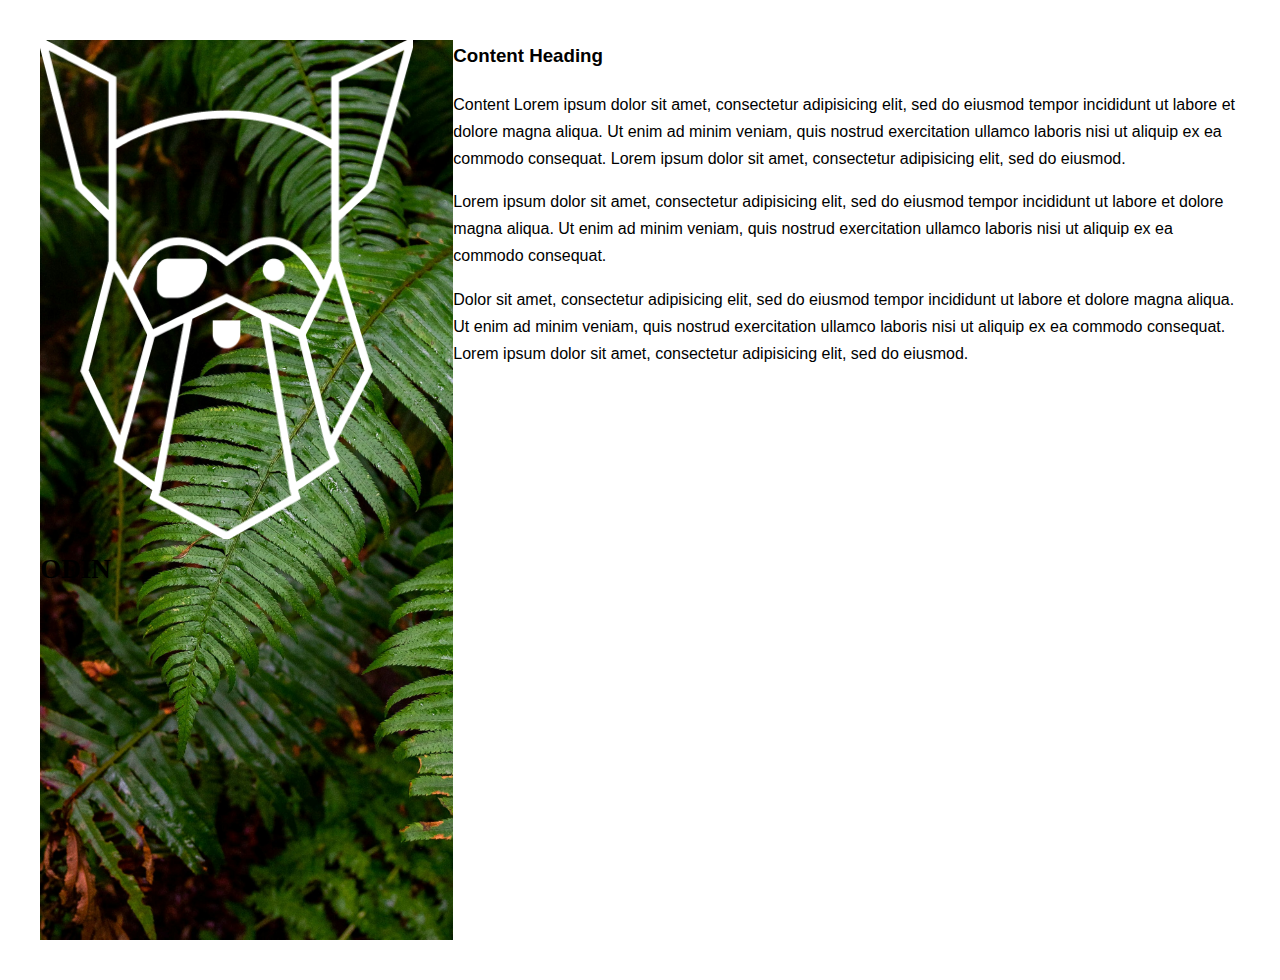
==== Sign-up Form/index.html @ 458f35f1 "Added base html, css, and assets" ====
<!DOCTYPE html>
<html>
  <head>
    <meta charset="utf-8" />
    <title>Sign-up Form</title>
    <meta name="viewport" content="width=device-width, initial-scale=1" />
    <link rel="stylesheet" href="css/main.css" />
  </head>

  <body>
    <div class="content-area group section">
      <!-- container -->
      <div class="container">
        <!-- row -->
        <div class="row">
          <!-- col -->
          <div class="col col-md-4 sidebar">
              <!-- col -->
              <div class="banner">
                  <img src="assets/odin-lined.png" alt="">
                  <h1>ODIN</h1>
              </div>
              <!-- /col -->
          </div>
          <!-- /col -->

          <!-- col -->
          <div class="col col-md-8 content">
            <h3>Content Heading</h3>
            <p>Content Lorem ipsum dolor sit amet, consectetur adipisicing elit, sed do eiusmod tempor incididunt ut labore et dolore magna aliqua. Ut enim ad minim veniam, quis nostrud exercitation ullamco laboris nisi ut aliquip ex ea commodo consequat. Lorem ipsum dolor sit amet, consectetur adipisicing elit, sed do eiusmod.</p>

            <p>Lorem ipsum dolor sit amet, consectetur adipisicing elit, sed do eiusmod tempor incididunt ut labore et dolore magna aliqua. Ut enim ad minim veniam, quis nostrud exercitation ullamco laboris nisi ut aliquip ex ea commodo consequat.</p>

            <p>Dolor sit amet, consectetur adipisicing elit, sed do eiusmod tempor incididunt ut labore et dolore magna aliqua. Ut enim ad minim veniam, quis nostrud exercitation ullamco laboris nisi ut aliquip ex ea commodo consequat. Lorem ipsum dolor sit amet, consectetur adipisicing elit, sed do eiusmod.</p>
          </div>
          <!-- /col -->
        </div>
        <!-- /row -->
      </div>
      <!-- /container -->
    </div>
  </body>
</html>
---- Sign-up Form/css/main.css ----
/* Custom Fonts */
@font-face {
    font-family: 'Norse Bold';
    src: url(https://cdn.statically.io/gh/TheOdinProject/theodinproject/efdc2888072f409e687d31dc580595dbe4fe0ff4/app/assets/fonts/Norse-Bold.otf);
}
html {
  line-height: 1.7;
}
body {
  font-family: Arial, sans-serif;
  font-size: 15px;
  margin: 0;
  padding: 0;
}
h1, h2, h3, h4, h5, h6, p {
	margin-top: 0;
}
img {
  max-width: 100%;
  height: auto;
}
a {
  text-decoration: none;
}
/* Main Column Typography */
.section {
  padding-left: 40px;
  padding-right: 40px;
}
.container {
  max-width: 960px;
  margin: 0 auto;
}
@media screen and (min-width: 1280px) {
  body {
    font-size: 16px;
  }
  .container {
    max-width: 1200px;
  }
}
@media screen and (max-width: 767px) {
  .section {
    padding-left: 20px;
    padding-right: 20px;
  }
}
.content-area {
  background-color: #fff;
  padding-bottom: 40px;
  padding-top: 40px;
}
@media screen and (max-width: 767px) {
  .content-area {
    padding-top: 20px;
  }
}
.sidebar {
  background: url(../assets/halie-west-25xggax4bSA-unsplash.jpg);
  background-size: cover;
  font-family: 'Norse Bold';
  font-size: 85%;
}
@media screen and (max-width: 767px) {
  .hide-small {
    display: none;
  }
}
.box-a {
  background-color: #e7eff5;
  padding: 20px 20px 0 20px;
  border: 2px solid #d3dee7;
  margin-bottom: 30px;
}
@media screen and (max-width: 767px) {
  .box-a {
    margin-bottom: 15px;
  }
}
/* Grid */
.row {
  display: flex;
  flex-wrap: wrap;
  margin-right: -20px;
  height: 100vh;
}
.col {
  width: 100%;
  padding-right: 20px;
  box-sizing: border-box;
}
.col-xs-11 {width: 91.662%}
.col-xs-10 {width: 83.332%;}
.col-xs-9 {width: 75%;}
.col-xs-8 {width: 66.662%;}
.col-xs-7 {width: 58.331%}
.col-xs-6 {width: 50%;}
.col-xs-5 {width: 41.662%}
.col-xs-4 {width: 33.332%;}
.col-xs-3 {width: 25%;}
.col-xs-2 {width: 16.662%;}
.col-xs-1 {width: 8.332%;}
@media screen and (min-width: 768px) {
  .row {
    margin-right: -40px;
  }
  .col {
    padding-right: 40px;
  }
  .col-sm-11 {width: 91.662%}
	.col-sm-10 {width: 83.332%;}
	.col-sm-9 {width: 75%;}
	.col-sm-8 {width: 66.662%;}
	.col-sm-7 {width: 58.331%}
	.col-sm-6 {width: 50%;}
	.col-sm-5 {width: 41.662%}
	.col-sm-4 {width: 33.332%;}
	.col-sm-3 {width: 25%;}
	.col-sm-2 {width: 16.662%;}
	.col-sm-1 {width: 8.332%;}
}
@media screen and (min-width: 1024px) {
  .col-md-11 {width: 91.662%}
	.col-md-10 {width: 83.332%;}
	.col-md-9 {width: 75%;}
	.col-md-8 {width: 66.662%;}
	.col-md-7 {width: 58.331%}
	.col-md-6 {width: 50%;}
	.col-md-5 {width: 41.662%}
	.col-md-4 {width: 33.332%;}
	.col-md-3 {width: 25%;}
	.col-md-2 {width: 16.662%;}
	.col-md-1 {width: 8.332%;}
}
@media screen and (min-width: 1280px) {
  .col-lg-11 {width: 91.662%}
	.col-lg-10 {width: 83.332%;}
	.col-lg-9 {width: 75%;}
	.col-lg-8 {width: 66.662%;}
	.col-lg-7 {width: 58.331%}
	.col-lg-6 {width: 50%;}
	.col-lg-5 {width: 41.662%}
	.col-lg-4 {width: 33.332%;}
	.col-lg-3 {width: 25%;}
	.col-lg-2 {width: 16.662%;}
	.col-lg-1 {width: 8.332%;}
}
@media screen and (max-width: 1023px) {
  .push-down-sm {
    margin-bottom: 30px;
  }
}
@media screen and (max-width: 767px) {
  .push-down-sm {
    margin-bottom: 15px;
  }
}
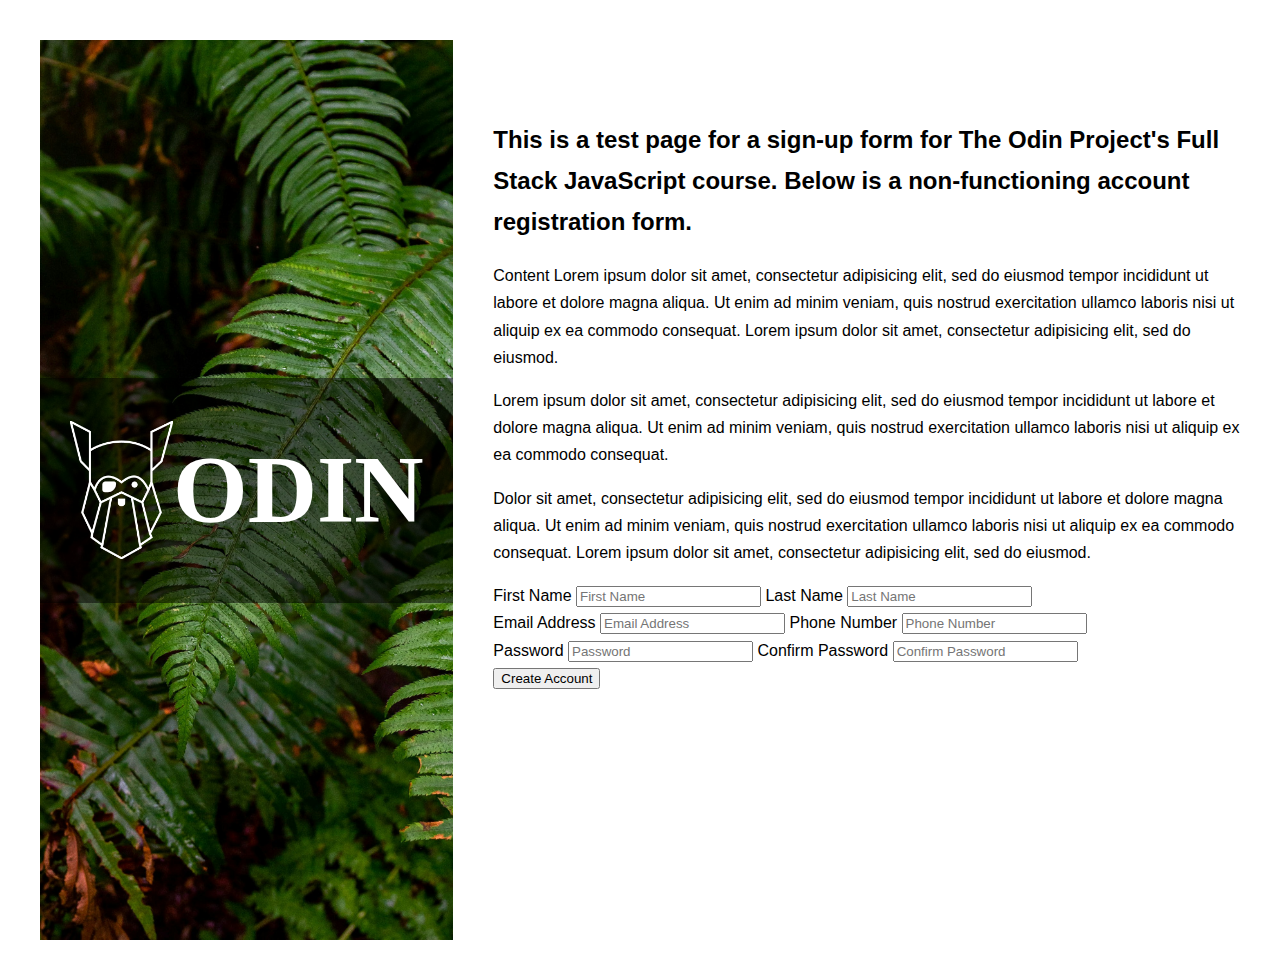
==== commit ac6607de: "Fixed some css, added test form" ====
--- a/Sign-up Form/index.html
+++ b/Sign-up Form/index.html
@@ -17,7 +17,7 @@
           <div class="col col-md-4 sidebar">
               <!-- col -->
               <div class="banner">
-                  <img src="assets/odin-lined.png" alt="">
+                  <img src="assets/odin-lined.png" alt="" class="banner-logo">
                   <h1>ODIN</h1>
               </div>
               <!-- /col -->
@@ -26,12 +26,40 @@
 
           <!-- col -->
           <div class="col col-md-8 content">
-            <h3>Content Heading</h3>
+            <h2>This is a test page for a sign-up form for The Odin Project's Full Stack JavaScript course. Below is a non-functioning account registration form.</h2>
             <p>Content Lorem ipsum dolor sit amet, consectetur adipisicing elit, sed do eiusmod tempor incididunt ut labore et dolore magna aliqua. Ut enim ad minim veniam, quis nostrud exercitation ullamco laboris nisi ut aliquip ex ea commodo consequat. Lorem ipsum dolor sit amet, consectetur adipisicing elit, sed do eiusmod.</p>
 
             <p>Lorem ipsum dolor sit amet, consectetur adipisicing elit, sed do eiusmod tempor incididunt ut labore et dolore magna aliqua. Ut enim ad minim veniam, quis nostrud exercitation ullamco laboris nisi ut aliquip ex ea commodo consequat.</p>
 
             <p>Dolor sit amet, consectetur adipisicing elit, sed do eiusmod tempor incididunt ut labore et dolore magna aliqua. Ut enim ad minim veniam, quis nostrud exercitation ullamco laboris nisi ut aliquip ex ea commodo consequat. Lorem ipsum dolor sit amet, consectetur adipisicing elit, sed do eiusmod.</p>
+            <form role="form" method="post" id="form">
+                <div class="form">
+                    <label for="first-name">First Name</label>
+                    <input type="text" class="form-control" id="first-name" placeholder="First Name">
+                    <label for="last-name">Last Name</label>
+                    <input type="text" class="form-control" id="last-name" placeholder="Last Name">
+                </div>
+                <div class="form">
+                    <label for="email">Email Address</label>
+                    <input type="email" class="form-control" id="email" placeholder="Email Address">
+                    <label for="phone">Phone Number</label>
+                    <input type="tel" class="form-control" id="phone" placeholder="Phone Number">
+                </div>
+                <div class="form">
+                    <label for="password">Password</label>
+                    <input type="password" class="form-control" id="password" placeholder="Password">
+                    <label for="confirm">Confirm Password</label>
+                    <input type="password" class="form-control" id="confirm" placeholder="Confirm Password">
+                </div>
+                <button type="button submit" class="btn" id="submit">Create Account</button>
+            </form>
+            <div id="success-message" class="text-center" style="width:100%; height:100%; display:none;">
+                <h3>Created Account Successfully</h3>
+            </div>
+            <div id="error-message" class="text-center" style="width:100%; height:100%; display:none;">
+                <h3>Error</h3>
+                Sorry there was an error creating your account.<br>Please try again.
+            </div>
           </div>
           <!-- /col -->
         </div>
--- a/Sign-up Form/css/main.css
+++ b/Sign-up Form/css/main.css
@@ -2,6 +2,9 @@
 @font-face {
     font-family: 'Norse Bold';
     src: url(https://cdn.statically.io/gh/TheOdinProject/theodinproject/efdc2888072f409e687d31dc580595dbe4fe0ff4/app/assets/fonts/Norse-Bold.otf);
+}
+* {
+  box-sizing: border-box;
 }
 html {
   line-height: 1.7;
@@ -59,7 +62,9 @@
   background: url(../assets/halie-west-25xggax4bSA-unsplash.jpg);
   background-size: cover;
   font-family: 'Norse Bold';
-  font-size: 85%;
+  font-size: 3em;
+  padding-right: revert;
+  align-content: center;
 }
 @media screen and (max-width: 767px) {
   .hide-small {
@@ -84,10 +89,24 @@
   margin-right: -20px;
   height: 100vh;
 }
+.banner{
+  display: flex;
+  flex-wrap: nowrap;
+  align-items: center;
+  justify-content: center;
+  color: white;
+  background-color: rgba(0, 0, 0, 0.5);
+  height: 25%;
+}
+.banner-logo {
+  width: 25%;
+}
+.banner h1 {
+  margin-top: revert;
+}
 .col {
   width: 100%;
   padding-right: 20px;
-  box-sizing: border-box;
 }
 .col-xs-11 {width: 91.662%}
 .col-xs-10 {width: 83.332%;}
@@ -118,6 +137,8 @@
 	.col-sm-3 {width: 25%;}
 	.col-sm-2 {width: 16.662%;}
 	.col-sm-1 {width: 8.332%;}
+  .sidebar {padding-right: revert;}
+  .content {padding-left: 40px; margin-top: 5em;}
 }
 @media screen and (min-width: 1024px) {
   .col-md-11 {width: 91.662%}
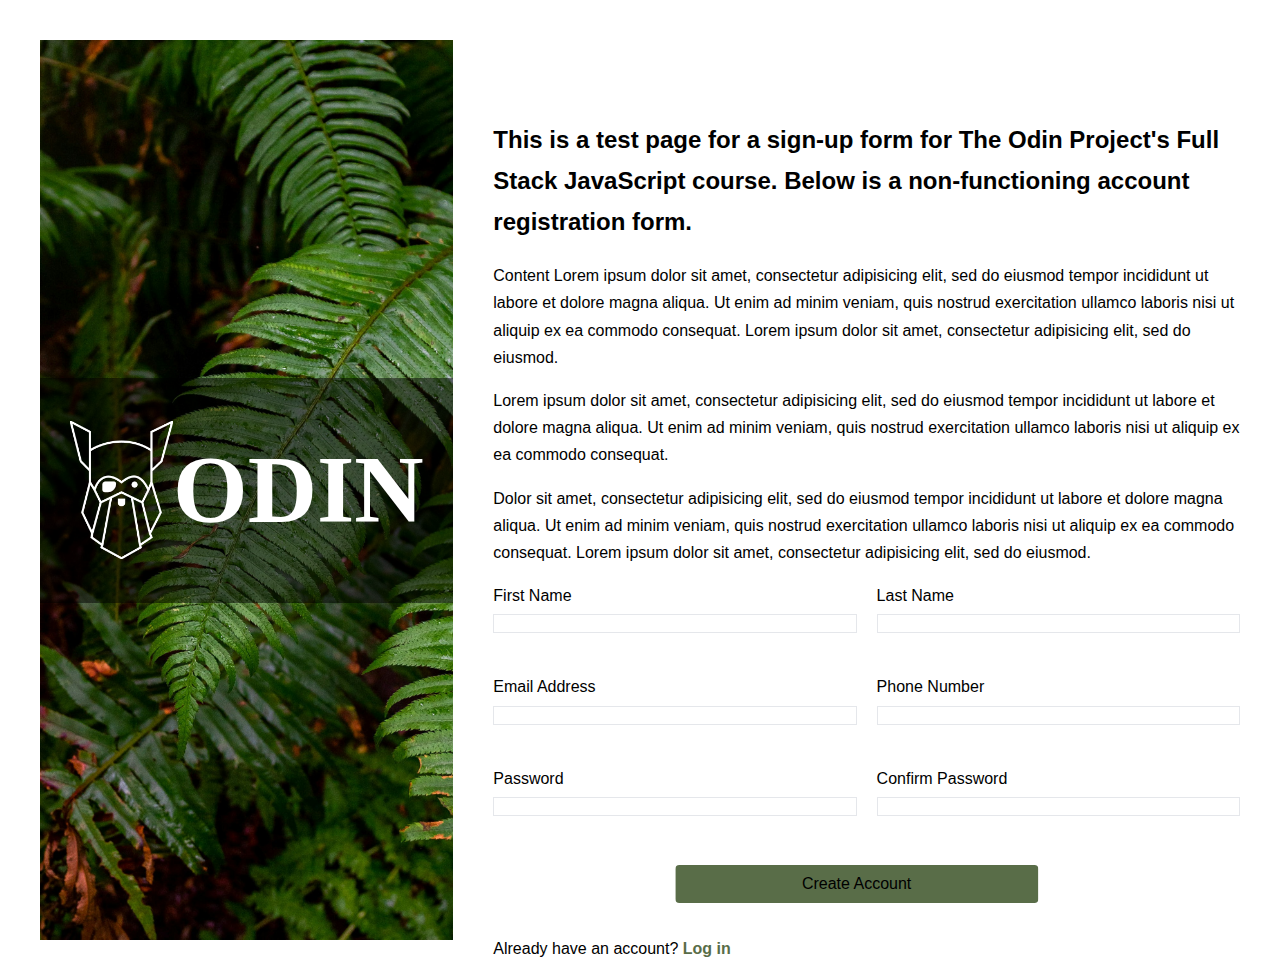
==== commit 865439bf: "Styled the form" ====
--- a/Sign-up Form/index.html
+++ b/Sign-up Form/index.html
@@ -33,23 +33,30 @@
 
             <p>Dolor sit amet, consectetur adipisicing elit, sed do eiusmod tempor incididunt ut labore et dolore magna aliqua. Ut enim ad minim veniam, quis nostrud exercitation ullamco laboris nisi ut aliquip ex ea commodo consequat. Lorem ipsum dolor sit amet, consectetur adipisicing elit, sed do eiusmod.</p>
             <form role="form" method="post" id="form">
+                <!-- All inputs in their own divs for spacing -->
                 <div class="form">
                     <label for="first-name">First Name</label>
-                    <input type="text" class="form-control" id="first-name" placeholder="First Name">
+                    <input type="text" class="form-control" id="first-name">
+                </div>
+                <div class="form">
                     <label for="last-name">Last Name</label>
-                    <input type="text" class="form-control" id="last-name" placeholder="Last Name">
+                    <input type="text" class="form-control" id="last-name">
                 </div>
                 <div class="form">
                     <label for="email">Email Address</label>
-                    <input type="email" class="form-control" id="email" placeholder="Email Address">
+                    <input type="email" class="form-control" id="email">
+                </div>
+                <div class="form">
                     <label for="phone">Phone Number</label>
-                    <input type="tel" class="form-control" id="phone" placeholder="Phone Number">
+                    <input type="tel" class="form-control" id="phone">
                 </div>
                 <div class="form">
                     <label for="password">Password</label>
-                    <input type="password" class="form-control" id="password" placeholder="Password">
+                    <input type="password" class="form-control" id="password">
+                </div>
+                <div class="form">
                     <label for="confirm">Confirm Password</label>
-                    <input type="password" class="form-control" id="confirm" placeholder="Confirm Password">
+                    <input type="password" class="form-control" id="confirm">
                 </div>
                 <button type="button submit" class="btn" id="submit">Create Account</button>
             </form>
@@ -60,7 +67,10 @@
                 <h3>Error</h3>
                 Sorry there was an error creating your account.<br>Please try again.
             </div>
-          </div>
+            <div class="sign-in">
+                <p>Already have an account? <a href="#">Log in</a></p>
+            </div>
+          </div> <!-- /content -->
           <!-- /col -->
         </div>
         <!-- /row -->
--- a/Sign-up Form/css/main.css
+++ b/Sign-up Form/css/main.css
@@ -107,6 +107,58 @@
 .col {
   width: 100%;
   padding-right: 20px;
+}
+/* Sign-up form styles */
+#form {
+  display: grid;
+  grid-template-columns: 1fr 1fr;
+  gap: 20px;
+}
+.form {
+  display: flex;
+  flex-direction: column;
+}
+.form label {
+  margin-bottom: 5px;
+}
+.form-control {
+  border: 1px solid #E5E7EB;
+  margin-bottom: 20px;
+}
+.form-control:invalid {
+  border: 1px solid red;
+}
+.form-control:focus {
+  border: 1px solid blue;
+  box-shadow: 5px 5px 5px rgba(0, 0, 0, 0.5);
+}
+#submit {
+  position: relative;
+  left: 100%;
+  transform: translateX(-50%);
+  top: 25%;
+}
+.btn {
+  display: inline-block;
+  font-weight: 400;
+  line-height: 1.5;
+  text-align: center;
+  text-decoration: none;
+  vertical-align: middle;
+  background-color: #596D48;
+  border: 1px solid transparent;
+  padding: .375rem .75rem;
+  font-size: 1rem;
+  border-radius: .25rem;
+  cursor: pointer;
+}
+.sign-in {
+  position: relative;
+  top: 5%;
+}
+.sign-in a {
+  font-weight: bold;
+  color: #596D48;
 }
 .col-xs-11 {width: 91.662%}
 .col-xs-10 {width: 83.332%;}
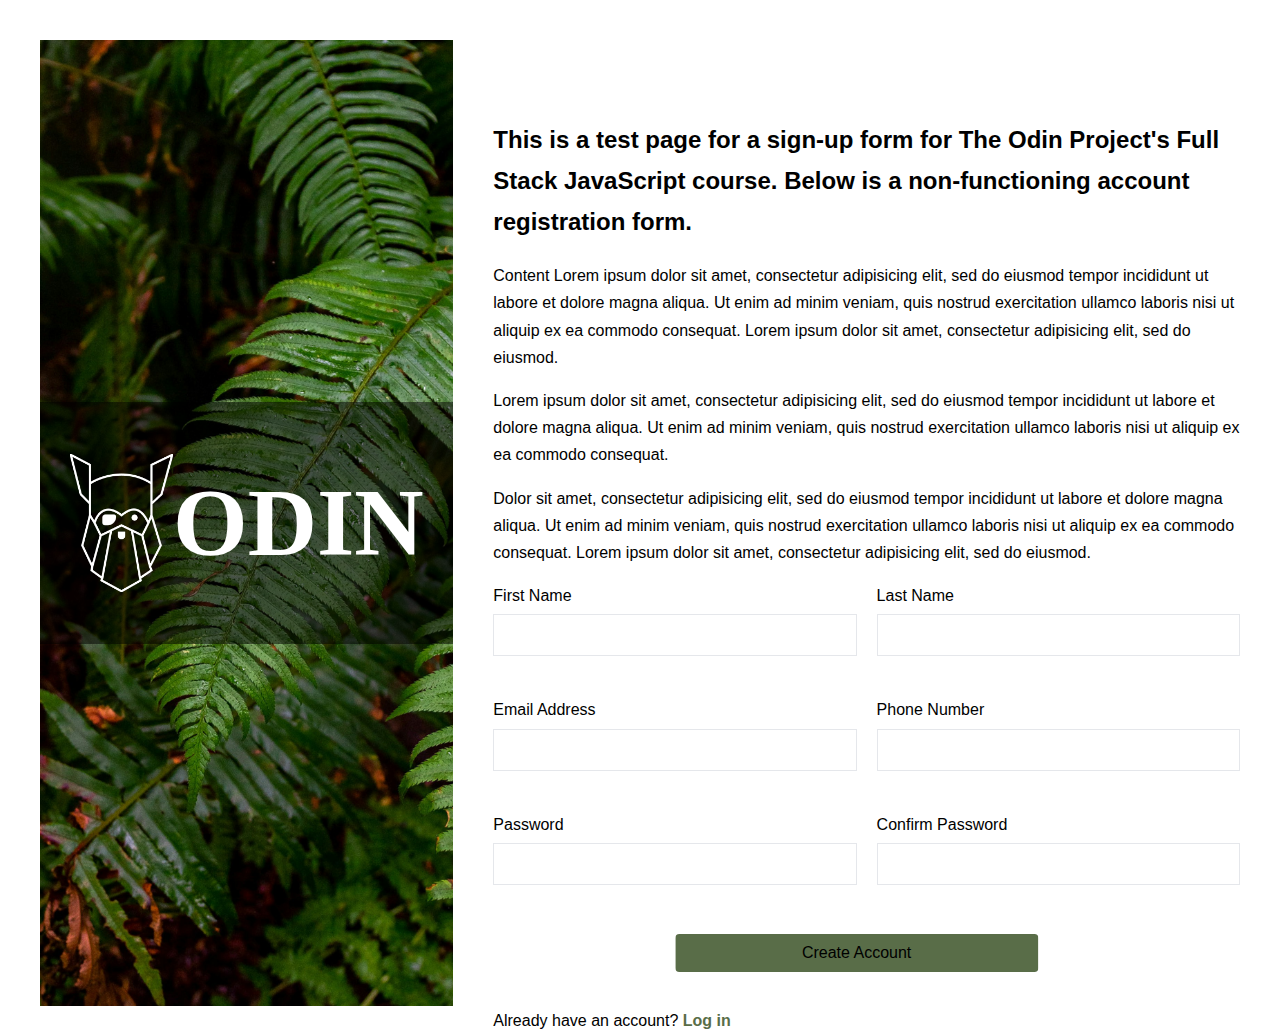
==== commit 20b65d74: "Added form validation for the project. Also fixed some css" ====
--- a/Sign-up Form/index.html
+++ b/Sign-up Form/index.html
@@ -35,28 +35,28 @@
             <form role="form" method="post" id="form">
                 <!-- All inputs in their own divs for spacing -->
                 <div class="form">
-                    <label for="first-name">First Name</label>
-                    <input type="text" class="form-control" id="first-name">
+                    <label>First Name</label>
+                    <input type="text" class="form-control" id="first-name" required>
                 </div>
                 <div class="form">
-                    <label for="last-name">Last Name</label>
-                    <input type="text" class="form-control" id="last-name">
+                    <label>Last Name</label>
+                    <input type="text" class="form-control" id="last-name" required>
                 </div>
                 <div class="form">
-                    <label for="email">Email Address</label>
-                    <input type="email" class="form-control" id="email">
+                    <label>Email Address</label>
+                    <input type="email" class="form-control" id="email" required>
                 </div>
                 <div class="form">
-                    <label for="phone">Phone Number</label>
-                    <input type="tel" class="form-control" id="phone">
+                    <label>Phone Number</label>
+                    <input type="tel" class="form-control" id="phone" required>
                 </div>
                 <div class="form">
-                    <label for="password">Password</label>
-                    <input type="password" class="form-control" id="password">
+                    <label>Password</label>
+                    <input type="password" class="form-control" id="password" minlength="8" required>
                 </div>
                 <div class="form">
-                    <label for="confirm">Confirm Password</label>
-                    <input type="password" class="form-control" id="confirm">
+                    <label>Confirm Password</label>
+                    <input type="password" class="form-control" id="confirm" minlength="8" required>
                 </div>
                 <button type="button submit" class="btn" id="submit">Create Account</button>
             </form>
--- a/Sign-up Form/css/main.css
+++ b/Sign-up Form/css/main.css
@@ -124,8 +124,12 @@
 .form-control {
   border: 1px solid #E5E7EB;
   margin-bottom: 20px;
-}
-.form-control:invalid {
+  line-height: 1.25;
+  height: calc(2.5rem + 2px);
+  font-size: 1rem;
+}
+.form-control:invalid:focus,
+.form-control:invalid:focus-within {
   border: 1px solid red;
 }
 .form-control:focus {
